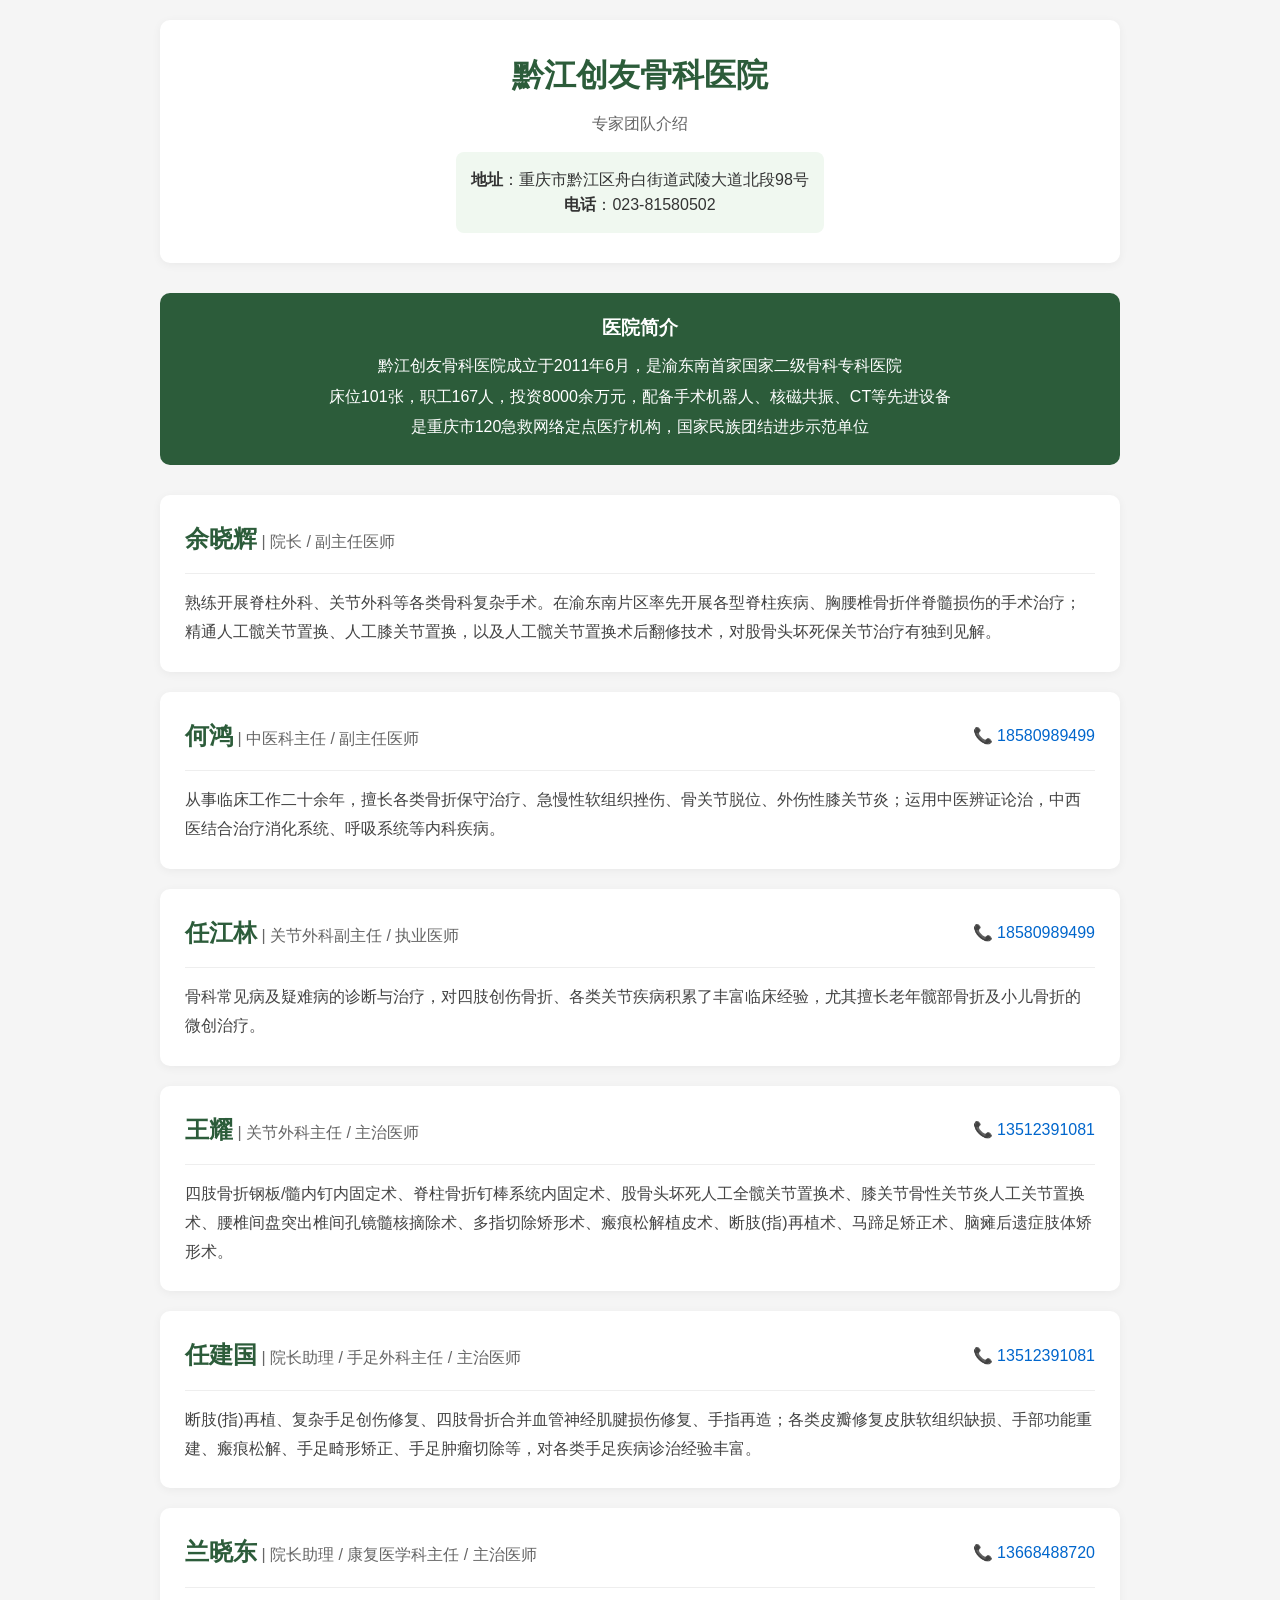
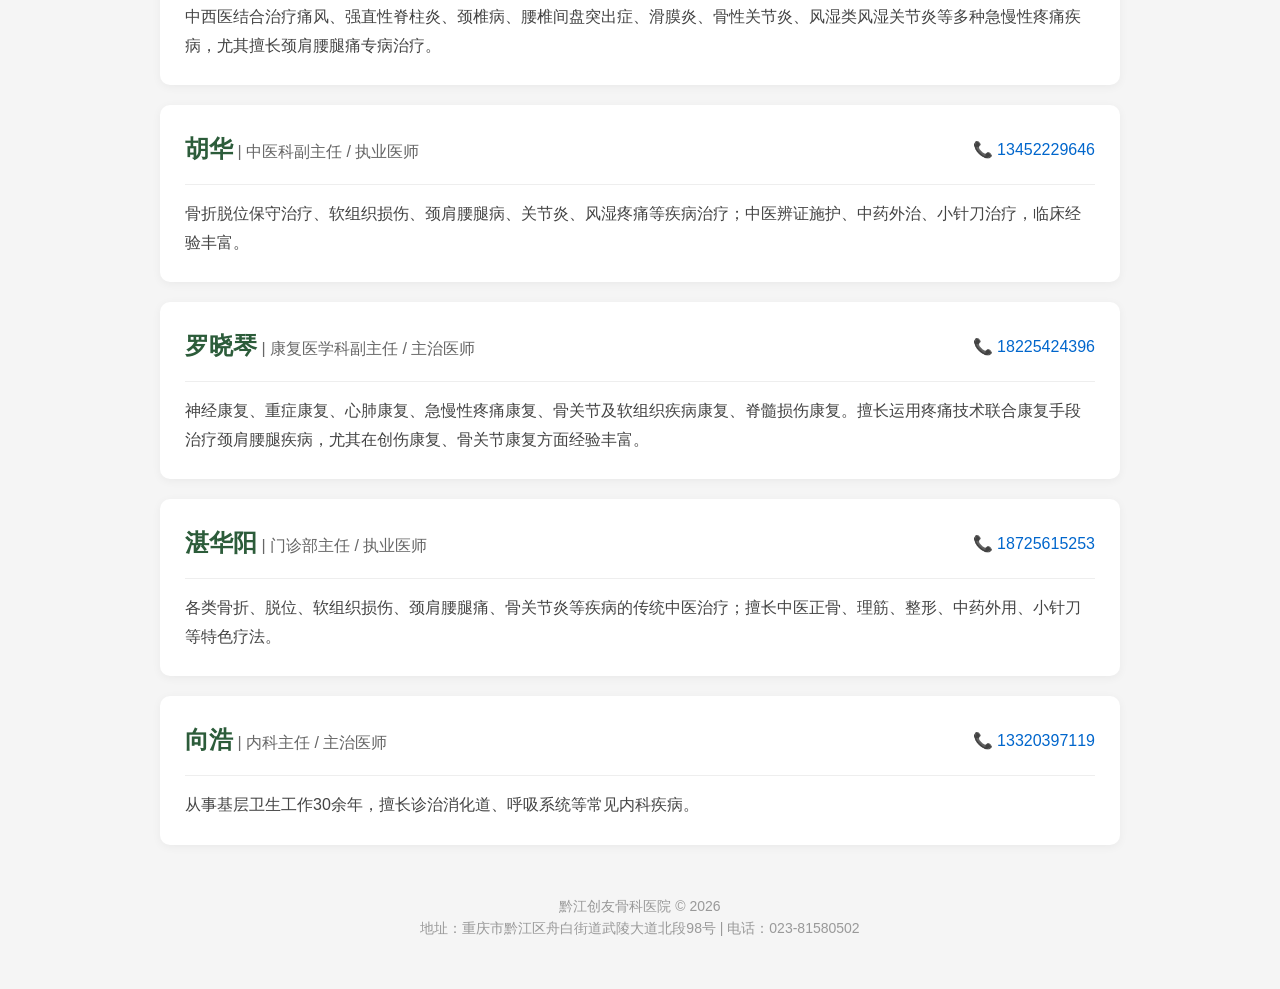
==== chuangyou-doctors/index.html @ 01c7c0f0 "Add Qianjiang Chuangyou Orthopedic Hospital doctors page" ====
<!DOCTYPE html>
<html lang="zh-CN">
<head>
    <meta charset="UTF-8">
    <meta name="viewport" content="width=device-width, initial-scale=1.0">
    <title>黔江创友骨科医院 - 专家团队介绍</title>
    <meta name="description" content="黔江创友骨科医院专家团队介绍，了解各位专家的职务、职称、专长和联系方式。">
    <style>
        * {
            margin: 0;
            padding: 0;
            box-sizing: border-box;
        }
        body {
            font-family: -apple-system, BlinkMacSystemFont, "Segoe UI", Roboto, "Helvetica Neue", Arial, sans-serif;
            line-height: 1.6;
            color: #333;
            background-color: #f5f5f5;
            max-width: 1000px;
            margin: 0 auto;
            padding: 20px;
        }
        header {
            text-align: center;
            padding: 30px 0;
            background-color: #fff;
            border-radius: 10px;
            margin-bottom: 30px;
            box-shadow: 0 2px 10px rgba(0,0,0,0.05);
        }
        h1 {
            color: #2c5c3a;
            margin-bottom: 10px;
        }
        .subtitle {
            color: #666;
            font-size: 16px;
        }
        .hospital-info {
            background-color: #f0f8f0;
            padding: 15px;
            border-radius: 8px;
            margin-top: 15px;
            display: inline-block;
        }
        .doctor-card {
            background-color: #fff;
            border-radius: 10px;
            padding: 25px;
            margin-bottom: 20px;
            box-shadow: 0 2px 10px rgba(0,0,0,0.05);
        }
        .doctor-header {
            display: flex;
            flex-wrap: wrap;
            justify-content: space-between;
            align-items: center;
            margin-bottom: 15px;
            padding-bottom: 15px;
            border-bottom: 1px solid #eee;
        }
        .doctor-name {
            font-size: 24px;
            font-weight: bold;
            color: #2c5c3a;
        }
        .doctor-title {
            color: #666;
            font-size: 16px;
        }
        .phone {
            color: #0066cc;
            font-size: 16px;
        }
        .doctor-skill {
            color: #444;
            line-height: 1.8;
        }
        footer {
            text-align: center;
            padding: 30px 0;
            color: #999;
            font-size: 14px;
        }
        .hospital-contact {
            background-color: #2c5c3a;
            color: #fff;
            padding: 20px;
            border-radius: 10px;
            margin-bottom: 30px;
            text-align: center;
        }
        .hospital-contact h3 {
            margin-bottom: 10px;
        }
        .hospital-contact p {
            margin: 5px 0;
        }
        .hospital-contact a {
            color: #fff;
            text-decoration: none;
        }
        @media (max-width: 768px) {
            body {
                padding: 10px;
            }
            .doctor-header {
                flex-direction: column;
                align-items: flex-start;
            }
            .doctor-header > * {
                margin-bottom: 5px;
            }
        }
    </style>
</head>
<body>
    <header>
        <h1>黔江创友骨科医院</h1>
        <p class="subtitle">专家团队介绍</p>
        <div class="hospital-info">
            <p><strong>地址</strong>：重庆市黔江区舟白街道武陵大道北段98号</p>
            <p><strong>电话</strong>：023-81580502</p>
        </div>
    </header>

    <div class="hospital-contact">
        <h3>医院简介</h3>
        <p>黔江创友骨科医院成立于2011年6月，是渝东南首家国家二级骨科专科医院</p>
        <p>床位101张，职工167人，投资8000余万元，配备手术机器人、核磁共振、CT等先进设备</p>
        <p>是重庆市120急救网络定点医疗机构，国家民族团结进步示范单位</p>
    </div>

    <div class="doctor-card">
        <div class="doctor-header">
            <div>
                <span class="doctor-name">余晓辉</span>
                <span class="doctor-title"> | 院长 / 副主任医师</span>
            </div>
        </div>
        <div class="doctor-skill">
            <p>熟练开展脊柱外科、关节外科等各类骨科复杂手术。在渝东南片区率先开展各型脊柱疾病、胸腰椎骨折伴脊髓损伤的手术治疗；精通人工髋关节置换、人工膝关节置换，以及人工髋关节置换术后翻修技术，对股骨头坏死保关节治疗有独到见解。</p>
        </div>
    </div>

    <div class="doctor-card">
        <div class="doctor-header">
            <div>
                <span class="doctor-name">何鸿</span>
                <span class="doctor-title"> | 中医科主任 / 副主任医师</span>
            </div>
            <div class="phone">📞 18580989499</div>
        </div>
        <div class="doctor-skill">
            <p>从事临床工作二十余年，擅长各类骨折保守治疗、急慢性软组织挫伤、骨关节脱位、外伤性膝关节炎；运用中医辨证论治，中西医结合治疗消化系统、呼吸系统等内科疾病。</p>
        </div>
    </div>

    <div class="doctor-card">
        <div class="doctor-header">
            <div>
                <span class="doctor-name">任江林</span>
                <span class="doctor-title"> | 关节外科副主任 / 执业医师</span>
            </div>
            <div class="phone">📞 18580989499</div>
        </div>
        <div class="doctor-skill">
            <p>骨科常见病及疑难病的诊断与治疗，对四肢创伤骨折、各类关节疾病积累了丰富临床经验，尤其擅长老年髋部骨折及小儿骨折的微创治疗。</p>
        </div>
    </div>

    <div class="doctor-card">
        <div class="doctor-header">
            <div>
                <span class="doctor-name">王耀</span>
                <span class="doctor-title"> | 关节外科主任 / 主治医师</span>
            </div>
            <div class="phone">📞 13512391081</div>
        </div>
        <div class="doctor-skill">
            <p>四肢骨折钢板/髓内钉内固定术、脊柱骨折钉棒系统内固定术、股骨头坏死人工全髋关节置换术、膝关节骨性关节炎人工关节置换术、腰椎间盘突出椎间孔镜髓核摘除术、多指切除矫形术、瘢痕松解植皮术、断肢(指)再植术、马蹄足矫正术、脑瘫后遗症肢体矫形术。</p>
        </div>
    </div>

    <div class="doctor-card">
        <div class="doctor-header">
            <div>
                <span class="doctor-name">任建国</span>
                <span class="doctor-title"> | 院长助理 / 手足外科主任 / 主治医师</span>
            </div>
            <div class="phone">📞 13512391081</div>
        </div>
        <div class="doctor-skill">
            <p>断肢(指)再植、复杂手足创伤修复、四肢骨折合并血管神经肌腱损伤修复、手指再造；各类皮瓣修复皮肤软组织缺损、手部功能重建、瘢痕松解、手足畸形矫正、手足肿瘤切除等，对各类手足疾病诊治经验丰富。</p>
        </div>
    </div>

    <div class="doctor-card">
        <div class="doctor-header">
            <div>
                <span class="doctor-name">兰晓东</span>
                <span class="doctor-title"> | 院长助理 / 康复医学科主任 / 主治医师</span>
            </div>
            <div class="phone">📞 13668488720</div>
        </div>
        <div class="doctor-skill">
            <p>中西医结合治疗痛风、强直性脊柱炎、颈椎病、腰椎间盘突出症、滑膜炎、骨性关节炎、风湿类风湿关节炎等多种急慢性疼痛疾病，尤其擅长颈肩腰腿痛专病治疗。</p>
        </div>
    </div>

    <div class="doctor-card">
        <div class="doctor-header">
            <div>
                <span class="doctor-name">胡华</span>
                <span class="doctor-title"> | 中医科副主任 / 执业医师</span>
            </div>
            <div class="phone">📞 13452229646</div>
        </div>
        <div class="doctor-skill">
            <p>骨折脱位保守治疗、软组织损伤、颈肩腰腿病、关节炎、风湿疼痛等疾病治疗；中医辨证施护、中药外治、小针刀治疗，临床经验丰富。</p>
        </div>
    </div>

    <div class="doctor-card">
        <div class="doctor-header">
            <div>
                <span class="doctor-name">罗晓琴</span>
                <span class="doctor-title"> | 康复医学科副主任 / 主治医师</span>
            </div>
            <div class="phone">📞 18225424396</div>
        </div>
        <div class="doctor-skill">
            <p>神经康复、重症康复、心肺康复、急慢性疼痛康复、骨关节及软组织疾病康复、脊髓损伤康复。擅长运用疼痛技术联合康复手段治疗颈肩腰腿疾病，尤其在创伤康复、骨关节康复方面经验丰富。</p>
        </div>
    </div>

    <div class="doctor-card">
        <div class="doctor-header">
            <div>
                <span class="doctor-name">湛华阳</span>
                <span class="doctor-title"> | 门诊部主任 / 执业医师</span>
            </div>
            <div class="phone">📞 18725615253</div>
        </div>
        <div class="doctor-skill">
            <p>各类骨折、脱位、软组织损伤、颈肩腰腿痛、骨关节炎等疾病的传统中医治疗；擅长中医正骨、理筋、整形、中药外用、小针刀等特色疗法。</p>
        </div>
    </div>

    <div class="doctor-card">
        <div class="doctor-header">
            <div>
                <span class="doctor-name">向浩</span>
                <span class="doctor-title"> | 内科主任 / 主治医师</span>
            </div>
            <div class="phone">📞 13320397119</div>
        </div>
        <div class="doctor-skill">
            <p>从事基层卫生工作30余年，擅长诊治消化道、呼吸系统等常见内科疾病。</p>
        </div>
    </div>

    <footer>
        <p>黔江创友骨科医院 © 2026</p>
        <p>地址：重庆市黔江区舟白街道武陵大道北段98号 | 电话：023-81580502</p>
    </footer>
</body>
</html>
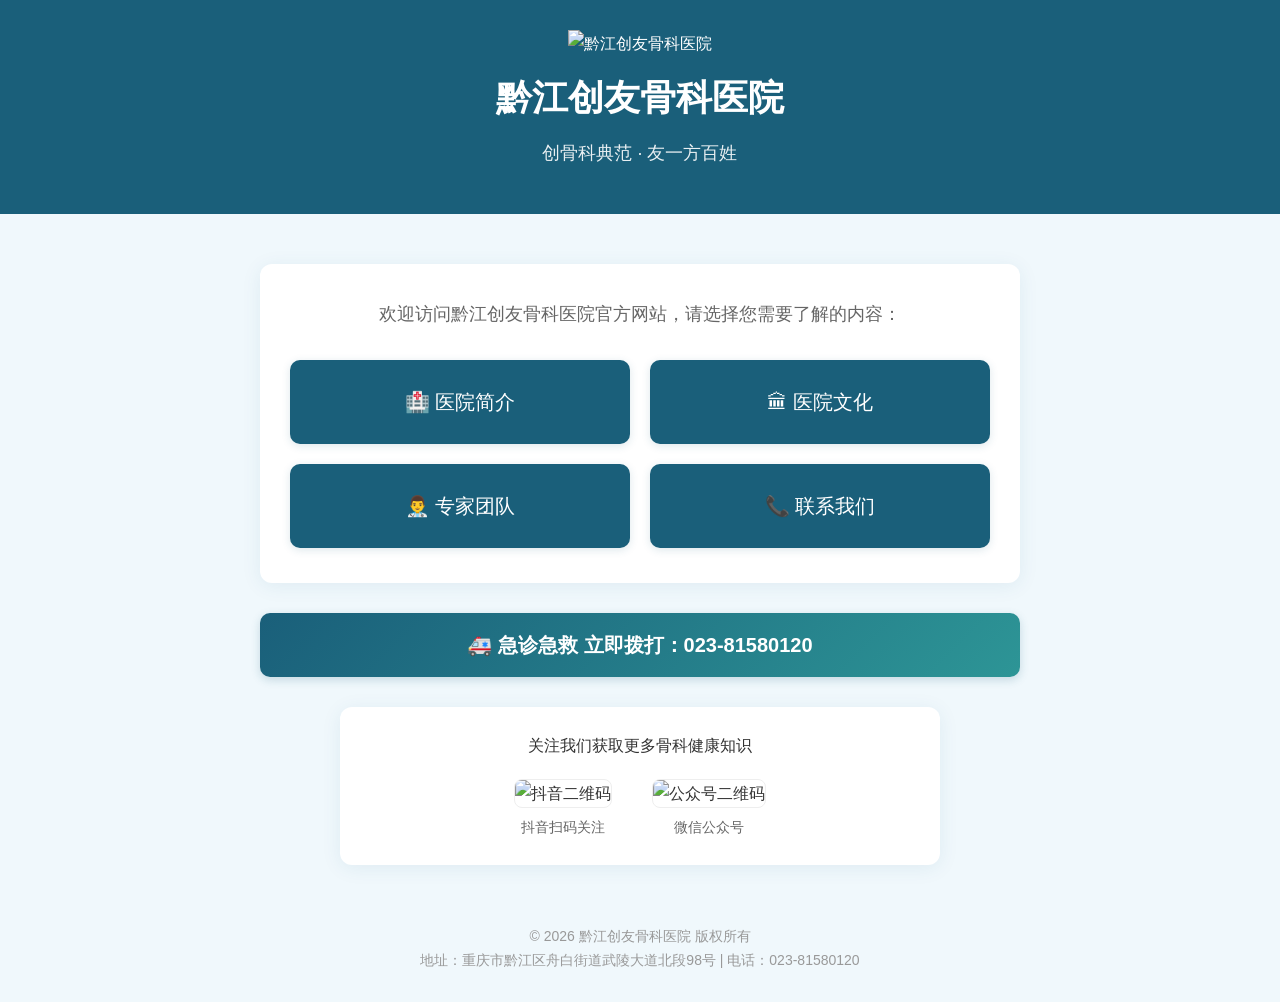
==== commit 3cd99a35: "更新网站标题和描述，优化样式" ====
--- a/chuangyou-doctors/index.html
+++ b/chuangyou-doctors/index.html
@@ -3,8 +3,8 @@
 <head>
     <meta charset="UTF-8">
     <meta name="viewport" content="width=device-width, initial-scale=1.0">
-    <title>黔江创友骨科医院 - 专家团队介绍</title>
-    <meta name="description" content="黔江创友骨科医院专家团队介绍，了解各位专家的职务、职称、专长和联系方式。">
+    <title>黔江创友骨科医院</title>
+    <meta name="description" content="黔江创友骨科医院 - 创骨科典范，友一方百姓。渝东南首家国家二级骨科专科医院。">
     <style>
         * {
             margin: 0;
@@ -13,256 +13,181 @@
         }
         body {
             font-family: -apple-system, BlinkMacSystemFont, "Segoe UI", Roboto, "Helvetica Neue", Arial, sans-serif;
-            line-height: 1.6;
+            line-height: 1.7;
             color: #333;
-            background-color: #f5f5f5;
-            max-width: 1000px;
-            margin: 0 auto;
-            padding: 20px;
+            background-color: #f0f8fc;
         }
         header {
+            background: #1a5f7a;
+            color: #fff;
+            padding: 30px 20px;
             text-align: center;
-            padding: 30px 0;
-            background-color: #fff;
-            border-radius: 10px;
-            margin-bottom: 30px;
-            box-shadow: 0 2px 10px rgba(0,0,0,0.05);
         }
-        h1 {
-            color: #2c5c3a;
+        .logo {
+            margin-bottom: 15px;
+        }
+        .logo img {
+            max-height: 80px;
+            width: auto;
+        }
+        .logo h1 {
+            font-size: 36px;
+            margin-top: 10px;
             margin-bottom: 10px;
         }
         .subtitle {
+            font-size: 18px;
+            opacity: 0.9;
+        }
+        .container {
+            max-width: 800px;
+            margin: 50px auto 0;
+            padding: 0 20px;
+        }
+        .welcome {
+            background: #fff;
+            border-radius: 12px;
+            padding: 35px 30px;
+            text-align: center;
+            box-shadow: 0 3px 20px rgba(26, 95, 122, 0.08);
+            margin-bottom: 0;
+        }
+        .welcome p {
+            font-size: 18px;
             color: #666;
+            margin-bottom: 30px;
+        }
+        .buttons {
+            display: grid;
+            grid-template-columns: 1fr 1fr;
+            gap: 20px;
+            margin-bottom: 0;
+        }
+        @media (max-width: 600px) {
+            .buttons {
+                grid-template-columns: 1fr;
+            }
+        }
+        .btn {
+            display: block;
+            background: #1a5f7a;
+            color: #fff;
+            text-decoration: none;
+            padding: 25px;
+            border-radius: 10px;
+            font-size: 20px;
+            transition: all 0.3s;
+            box-shadow: 0 2px 8px rgba(26, 95, 122, 0.15);
+        }
+        .btn:hover {
+            background: #2d9596;
+            transform: translateY(-3px);
+            box-shadow: 0 5px 15px rgba(26, 95, 122, 0.3);
+        }
+        /* 急救电话完全独立，不在任何白色卡片内 */
+        .emergency {
+            max-width: 800px;
+            margin: 30px auto;
+            padding: 0 20px;
+        }
+        .emergency a {
+            display: block;
+            width: 100%;
+            background: linear-gradient(135deg, #1a5f7a 0%, #2d9596 100%);
+            color: #fff;
+            text-align: center;
+            text-decoration: none;
+            font-size: 20px;
+            font-weight: bold;
+            padding: 15px;
+            border-radius: 10px;
+            box-shadow: 0 3px 10px rgba(26, 95, 122, 0.2);
+        }
+        .qrcode-box {
+            max-width: 600px;
+            margin: 0 auto 30px;
+            background: #fff;
+            border-radius: 12px;
+            padding: 25px 20px;
+            box-shadow: 0 3px 20px rgba(26, 95, 122, 0.08);
+            text-align: center;
+        }
+        .qrcode-title {
             font-size: 16px;
+            color: #333;
+            margin-bottom: 20px;
+            font-weight: 500;
         }
-        .hospital-info {
-            background-color: #f0f8f0;
-            padding: 15px;
+        .qrcode-items {
+            display: flex;
+            justify-content: center;
+            gap: 40px;
+            flex-wrap: wrap;
+        }
+        .qrcode-item {
+            text-align: center;
+        }
+        .qrcode-item img {
+            width: 120px;
+            height: 120px;
             border-radius: 8px;
-            margin-top: 15px;
-            display: inline-block;
+            border: 1px solid #eee;
         }
-        .doctor-card {
-            background-color: #fff;
-            border-radius: 10px;
-            padding: 25px;
-            margin-bottom: 20px;
-            box-shadow: 0 2px 10px rgba(0,0,0,0.05);
-        }
-        .doctor-header {
-            display: flex;
-            flex-wrap: wrap;
-            justify-content: space-between;
-            align-items: center;
-            margin-bottom: 15px;
-            padding-bottom: 15px;
-            border-bottom: 1px solid #eee;
-        }
-        .doctor-name {
-            font-size: 24px;
-            font-weight: bold;
-            color: #2c5c3a;
-        }
-        .doctor-title {
+        .qrcode-item p {
+            margin-top: 8px;
+            font-size: 14px;
             color: #666;
-            font-size: 16px;
-        }
-        .phone {
-            color: #0066cc;
-            font-size: 16px;
-        }
-        .doctor-skill {
-            color: #444;
-            line-height: 1.8;
         }
         footer {
             text-align: center;
-            padding: 30px 0;
+            padding: 30px;
             color: #999;
             font-size: 14px;
-        }
-        .hospital-contact {
-            background-color: #2c5c3a;
-            color: #fff;
-            padding: 20px;
-            border-radius: 10px;
-            margin-bottom: 30px;
-            text-align: center;
-        }
-        .hospital-contact h3 {
-            margin-bottom: 10px;
-        }
-        .hospital-contact p {
-            margin: 5px 0;
-        }
-        .hospital-contact a {
-            color: #fff;
-            text-decoration: none;
-        }
-        @media (max-width: 768px) {
-            body {
-                padding: 10px;
-            }
-            .doctor-header {
-                flex-direction: column;
-                align-items: flex-start;
-            }
-            .doctor-header > * {
-                margin-bottom: 5px;
-            }
         }
     </style>
 </head>
 <body>
     <header>
-        <h1>黔江创友骨科医院</h1>
-        <p class="subtitle">专家团队介绍</p>
-        <div class="hospital-info">
-            <p><strong>地址</strong>：重庆市黔江区舟白街道武陵大道北段98号</p>
-            <p><strong>电话</strong>：023-81580502</p>
+        <div class="logo">
+            <img src="logo.png" alt="黔江创友骨科医院">
+            <h1>黔江创友骨科医院</h1>
+            <p class="subtitle">创骨科典范 · 友一方百姓</p>
         </div>
     </header>
-
-    <div class="hospital-contact">
-        <h3>医院简介</h3>
-        <p>黔江创友骨科医院成立于2011年6月，是渝东南首家国家二级骨科专科医院</p>
-        <p>床位101张，职工167人，投资8000余万元，配备手术机器人、核磁共振、CT等先进设备</p>
-        <p>是重庆市120急救网络定点医疗机构，国家民族团结进步示范单位</p>
-    </div>
-
-    <div class="doctor-card">
-        <div class="doctor-header">
-            <div>
-                <span class="doctor-name">余晓辉</span>
-                <span class="doctor-title"> | 院长 / 副主任医师</span>
+    <div class="container">
+        <div class="welcome">
+            <p>欢迎访问黔江创友骨科医院官方网站，请选择您需要了解的内容：</p>
+            <div class="buttons">
+                <a href="intro.html" class="btn">🏥 医院简介</a>
+                <a href="culture.html" class="btn">🏛 医院文化</a>
+                <a href="experts.html" class="btn">👨‍⚕️ 专家团队</a>
+                <a href="contact.html" class="btn">📞 联系我们</a>
             </div>
-        </div>
-        <div class="doctor-skill">
-            <p>熟练开展脊柱外科、关节外科等各类骨科复杂手术。在渝东南片区率先开展各型脊柱疾病、胸腰椎骨折伴脊髓损伤的手术治疗；精通人工髋关节置换、人工膝关节置换，以及人工髋关节置换术后翻修技术，对股骨头坏死保关节治疗有独到见解。</p>
         </div>
     </div>
 
-    <div class="doctor-card">
-        <div class="doctor-header">
-            <div>
-                <span class="doctor-name">何鸿</span>
-                <span class="doctor-title"> | 中医科主任 / 副主任医师</span>
-            </div>
-            <div class="phone">📞 18580989499</div>
-        </div>
-        <div class="doctor-skill">
-            <p>从事临床工作二十余年，擅长各类骨折保守治疗、急慢性软组织挫伤、骨关节脱位、外伤性膝关节炎；运用中医辨证论治，中西医结合治疗消化系统、呼吸系统等内科疾病。</p>
-        </div>
+    <!-- 急救电话：完全独立在两个白色卡片中间，浅蓝色页面背景上，不和任何一个同卡片 -->
+    <div class="emergency">
+        <a href="tel:023-81580120">🚑 急诊急救 立即拨打：023-81580120</a>
     </div>
 
-    <div class="doctor-card">
-        <div class="doctor-header">
-            <div>
-                <span class="doctor-name">任江林</span>
-                <span class="doctor-title"> | 关节外科副主任 / 执业医师</span>
+    <div class="qrcode-box">
+        <p class="qrcode-title">关注我们获取更多骨科健康知识</p>
+        <div class="qrcode-items">
+            <div class="qrcode-item">
+                <img src="douyin.png" alt="抖音二维码">
+                <p>抖音扫码关注</p>
             </div>
-            <div class="phone">📞 18580989499</div>
-        </div>
-        <div class="doctor-skill">
-            <p>骨科常见病及疑难病的诊断与治疗，对四肢创伤骨折、各类关节疾病积累了丰富临床经验，尤其擅长老年髋部骨折及小儿骨折的微创治疗。</p>
-        </div>
-    </div>
-
-    <div class="doctor-card">
-        <div class="doctor-header">
-            <div>
-                <span class="doctor-name">王耀</span>
-                <span class="doctor-title"> | 关节外科主任 / 主治医师</span>
+            <div class="qrcode-item">
+                <img src="wechat.png" alt="公众号二维码">
+                <p>微信公众号</p>
             </div>
-            <div class="phone">📞 13512391081</div>
-        </div>
-        <div class="doctor-skill">
-            <p>四肢骨折钢板/髓内钉内固定术、脊柱骨折钉棒系统内固定术、股骨头坏死人工全髋关节置换术、膝关节骨性关节炎人工关节置换术、腰椎间盘突出椎间孔镜髓核摘除术、多指切除矫形术、瘢痕松解植皮术、断肢(指)再植术、马蹄足矫正术、脑瘫后遗症肢体矫形术。</p>
-        </div>
-    </div>
-
-    <div class="doctor-card">
-        <div class="doctor-header">
-            <div>
-                <span class="doctor-name">任建国</span>
-                <span class="doctor-title"> | 院长助理 / 手足外科主任 / 主治医师</span>
-            </div>
-            <div class="phone">📞 13512391081</div>
-        </div>
-        <div class="doctor-skill">
-            <p>断肢(指)再植、复杂手足创伤修复、四肢骨折合并血管神经肌腱损伤修复、手指再造；各类皮瓣修复皮肤软组织缺损、手部功能重建、瘢痕松解、手足畸形矫正、手足肿瘤切除等，对各类手足疾病诊治经验丰富。</p>
-        </div>
-    </div>
-
-    <div class="doctor-card">
-        <div class="doctor-header">
-            <div>
-                <span class="doctor-name">兰晓东</span>
-                <span class="doctor-title"> | 院长助理 / 康复医学科主任 / 主治医师</span>
-            </div>
-            <div class="phone">📞 13668488720</div>
-        </div>
-        <div class="doctor-skill">
-            <p>中西医结合治疗痛风、强直性脊柱炎、颈椎病、腰椎间盘突出症、滑膜炎、骨性关节炎、风湿类风湿关节炎等多种急慢性疼痛疾病，尤其擅长颈肩腰腿痛专病治疗。</p>
-        </div>
-    </div>
-
-    <div class="doctor-card">
-        <div class="doctor-header">
-            <div>
-                <span class="doctor-name">胡华</span>
-                <span class="doctor-title"> | 中医科副主任 / 执业医师</span>
-            </div>
-            <div class="phone">📞 13452229646</div>
-        </div>
-        <div class="doctor-skill">
-            <p>骨折脱位保守治疗、软组织损伤、颈肩腰腿病、关节炎、风湿疼痛等疾病治疗；中医辨证施护、中药外治、小针刀治疗，临床经验丰富。</p>
-        </div>
-    </div>
-
-    <div class="doctor-card">
-        <div class="doctor-header">
-            <div>
-                <span class="doctor-name">罗晓琴</span>
-                <span class="doctor-title"> | 康复医学科副主任 / 主治医师</span>
-            </div>
-            <div class="phone">📞 18225424396</div>
-        </div>
-        <div class="doctor-skill">
-            <p>神经康复、重症康复、心肺康复、急慢性疼痛康复、骨关节及软组织疾病康复、脊髓损伤康复。擅长运用疼痛技术联合康复手段治疗颈肩腰腿疾病，尤其在创伤康复、骨关节康复方面经验丰富。</p>
-        </div>
-    </div>
-
-    <div class="doctor-card">
-        <div class="doctor-header">
-            <div>
-                <span class="doctor-name">湛华阳</span>
-                <span class="doctor-title"> | 门诊部主任 / 执业医师</span>
-            </div>
-            <div class="phone">📞 18725615253</div>
-        </div>
-        <div class="doctor-skill">
-            <p>各类骨折、脱位、软组织损伤、颈肩腰腿痛、骨关节炎等疾病的传统中医治疗；擅长中医正骨、理筋、整形、中药外用、小针刀等特色疗法。</p>
-        </div>
-    </div>
-
-    <div class="doctor-card">
-        <div class="doctor-header">
-            <div>
-                <span class="doctor-name">向浩</span>
-                <span class="doctor-title"> | 内科主任 / 主治医师</span>
-            </div>
-            <div class="phone">📞 13320397119</div>
-        </div>
-        <div class="doctor-skill">
-            <p>从事基层卫生工作30余年，擅长诊治消化道、呼吸系统等常见内科疾病。</p>
         </div>
     </div>
 
     <footer>
-        <p>黔江创友骨科医院 © 2026</p>
-        <p>地址：重庆市黔江区舟白街道武陵大道北段98号 | 电话：023-81580502</p>
+        <p>© 2026 黔江创友骨科医院 版权所有</p>
+        <p>地址：重庆市黔江区舟白街道武陵大道北段98号 | 电话：023-81580120</p>
     </footer>
 </body>
 </html>
